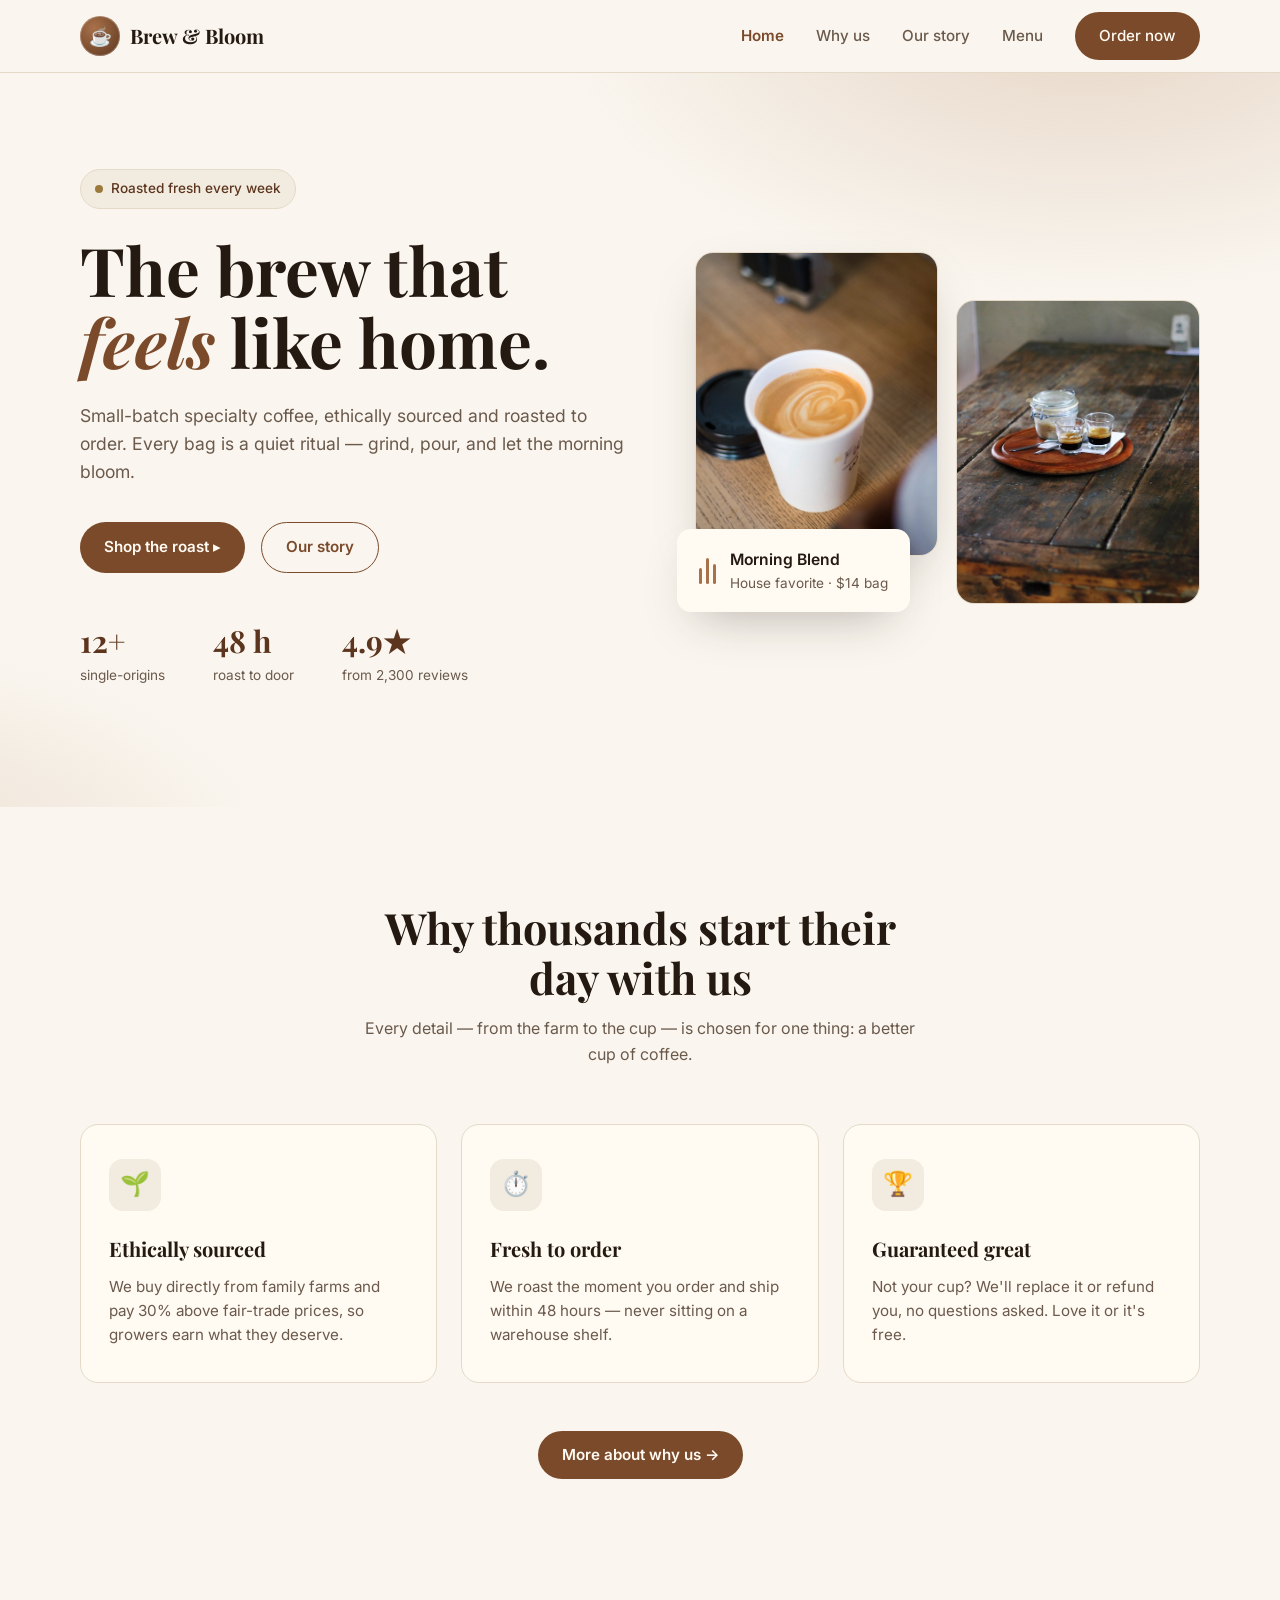
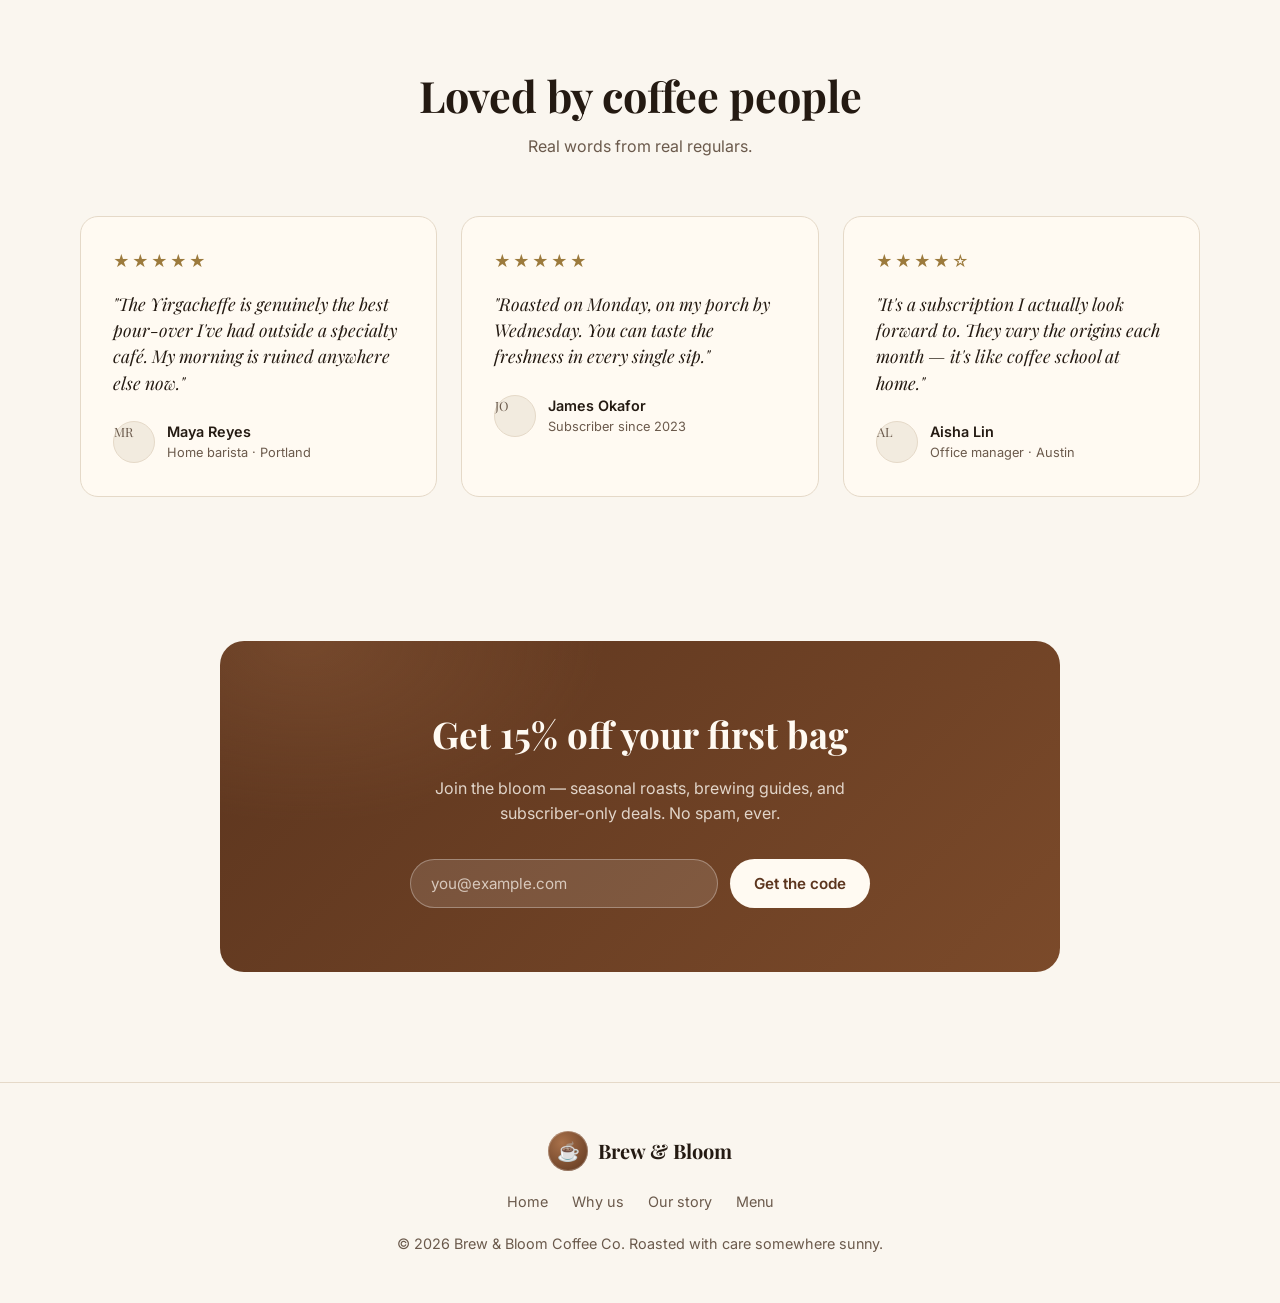
==== index.html @ 1f252fdc "Publish Brew & Bloom demo site" ====
<!doctype html>
<html lang="en">
  <head>
    <meta charset="UTF-8" />
    <meta name="viewport" content="width=device-width, initial-scale=1.0" />
    <meta name="description" content="Brew & Bloom — specialty coffee roasted with care. Small-batch beans, delivered fresh to your door." />
    <title>Brew &amp; Bloom — Specialty Coffee</title>
    <link rel="preconnect" href="https://fonts.googleapis.com" />
    <link rel="preconnect" href="https://fonts.gstatic.com" crossorigin />
    <link
      href="https://fonts.googleapis.com/css2?family=Playfair+Display:ital,wght@0,500;0,600;0,700;1,500&family=Inter:wght@400;500;600&display=swap"
      rel="stylesheet"
    />
    <link rel="icon" type="image/svg+xml" href="favicon.svg" />
    <link rel="stylesheet" href="styles.css" />
  </head>
  <body>
    <!-- Nav -->
    <header>
      <div class="container nav">
        <a class="brand" href="index.html">
          <span class="brand__mark">☕</span>
          Brew &amp; Bloom
        </a>
        <nav>
          <ul class="nav__links" id="navLinks">
            <li><a href="index.html" class="active">Home</a></li>
            <li><a href="why-us.html">Why us</a></li>
            <li><a href="story.html">Our story</a></li>
            <li><a href="menu.html">Menu</a></li>
            <li><a class="btn" href="menu.html">Order now</a></li>
          </ul>
        </nav>
        <button
          class="nav__toggle"
          id="navToggle"
          type="button"
          aria-label="Toggle menu"
          aria-controls="navLinks"
          aria-expanded="false"
        >
          <span></span><span></span><span></span>
        </button>
      </div>
    </header>

    <!-- Hero -->
    <section class="hero">
      <div class="container hero__grid">
        <div>
          <span class="hero__badge">Roasted fresh every week</span>
          <h1>The brew that <em>feels</em> like home.</h1>
          <p class="lead">
            Small-batch specialty coffee, ethically sourced and roasted to order.
            Every bag is a quiet ritual — grind, pour, and let the morning bloom.
          </p>
          <div class="hero__cta">
            <a class="btn" href="menu.html">Shop the roast ▸</a>
            <a class="btn btn--ghost" href="story.html">Our story</a>
          </div>
          <div class="hero__stats">
            <div>
              <div class="stat__num">12+</div>
              <div class="stat__label">single-origins</div>
            </div>
            <div>
              <div class="stat__num">48 h</div>
              <div class="stat__label">roast to door</div>
            </div>
            <div>
              <div class="stat__num">4.9★</div>
              <div class="stat__label">from 2,300 reviews</div>
            </div>
          </div>
        </div>
        <div class="hero__art">
          <div class="hero__card hero__card--img">
            <img src="assets/latte.webp" alt="Latte topped with heart latte art" />
          </div>
          <div class="hero__card hero__card--tall">
            <img src="assets/espresso.webp" alt="Rich double espresso shot" />
          </div>
          <div class="hero__card--float">
            <span class="steam"><span></span><span></span><span></span></span>
            <div>
              <div class="hero__float-title">Morning Blend</div>
              <div class="hero__float-sub">House favorite · $14 bag</div>
            </div>
          </div>
        </div>
      </div>
    </section>

    <!-- Features teaser -->
    <section class="features" id="features">
      <div class="container">
        <div class="section-head reveal">
          <h2>Why thousands start their day with us</h2>
          <p>Every detail — from the farm to the cup — is chosen for one thing: a better cup of coffee.</p>
        </div>
        <div class="features__grid">
          <div class="feature-card reveal">
            <div class="feature-card__icon">🌱</div>
            <h3>Ethically sourced</h3>
            <p>We buy directly from family farms and pay 30% above fair-trade prices, so growers earn what they deserve.</p>
          </div>
          <div class="feature-card reveal">
            <div class="feature-card__icon">⏱️</div>
            <h3>Fresh to order</h3>
            <p>We roast the moment you order and ship within 48 hours — never sitting on a warehouse shelf.</p>
          </div>
          <div class="feature-card reveal">
            <div class="feature-card__icon">🏆</div>
            <h3>Guaranteed great</h3>
            <p>Not your cup? We'll replace it or refund you, no questions asked. Love it or it's free.</p>
          </div>
        </div>
        <div class="menu__cta reveal">
          <a class="btn" href="why-us.html">More about why us →</a>
        </div>
      </div>
    </section>

    <!-- Testimonials -->
    <section class="testimonials" id="reviews">
      <div class="container">
        <div class="section-head reveal">
          <h2>Loved by coffee people</h2>
          <p>Real words from real regulars.</p>
        </div>
        <div class="testimonials__grid">
          <div class="quote-card reveal">
            <div class="stars">★★★★★</div>
            <blockquote>"The Yirgacheffe is genuinely the best pour-over I've had outside a specialty café. My morning is ruined anywhere else now."</blockquote>
            <cite>
              <span class="avatar">MR</span>
              <div>Maya Reyes<span>Home barista · Portland</span></div>
            </cite>
          </div>
          <div class="quote-card reveal">
            <div class="stars">★★★★★</div>
            <blockquote>"Roasted on Monday, on my porch by Wednesday. You can taste the freshness in every single sip."</blockquote>
            <cite>
              <span class="avatar">JO</span>
              <div>James Okafor<span>Subscriber since 2023</span></div>
            </cite>
          </div>
          <div class="quote-card reveal">
            <div class="stars">★★★★☆</div>
            <blockquote>"It's a subscription I actually look forward to. They vary the origins each month — it's like coffee school at home."</blockquote>
            <cite>
              <span class="avatar">AL</span>
              <div>Aisha Lin<span>Office manager · Austin</span></div>
            </cite>
          </div>
        </div>
      </div>
    </section>

    <!-- Newsletter -->
    <section class="newsletter" id="newsletter">
      <div class="container">
        <div class="newsletter__box reveal">
          <h2>Get 15% off your first bag</h2>
          <p>Join the bloom — seasonal roasts, brewing guides, and subscriber-only deals. No spam, ever.</p>
          <form class="newsletter__form" id="newsletterForm">
            <input type="email" placeholder="you@example.com" aria-label="Email address" required />
            <button class="btn" type="submit">Get the code</button>
          </form>
        </div>
      </div>
    </section>

    <!-- Footer -->
    <footer>
      <div class="container">
        <a class="brand" href="index.html">
          <span class="brand__mark">☕</span>
          Brew &amp; Bloom
        </a>
        <ul class="footer__links">
          <li><a href="index.html">Home</a></li>
          <li><a href="why-us.html">Why us</a></li>
          <li><a href="story.html">Our story</a></li>
          <li><a href="menu.html">Menu</a></li>
        </ul>
        <p>© 2026 Brew &amp; Bloom Coffee Co. Roasted with care somewhere sunny.</p>
      </div>
    </footer>

    <script>
      const toggle = document.getElementById("navToggle");
      const links = document.getElementById("navLinks");
      toggle.addEventListener("click", () => {
        const open = links.classList.toggle("is-open");
        toggle.setAttribute("aria-expanded", open);
      });
      links.querySelectorAll("a").forEach((a) =>
        a.addEventListener("click", () => links.classList.remove("is-open"))
      );

      const newsForm = document.getElementById("newsletterForm");
      if (newsForm) {
        newsForm.addEventListener("submit", (e) => {
          e.preventDefault();
          const btn = e.target.querySelector("button");
          btn.textContent = "Check your inbox ☕";
          btn.disabled = true;
        });
      }

      const io = new IntersectionObserver(
        (entries) => {
          entries.forEach((entry) => {
            if (entry.isIntersecting) {
              entry.target.classList.add("is-visible");
              io.unobserve(entry.target);
            }
          });
        },
        { threshold: 0.12 }
      );
      document.querySelectorAll(".reveal").forEach((el) => io.observe(el));
    </script>
  </body>
</html>
---- styles.css ----
﻿*,
      *::before,
      *::after {
        box-sizing: border-box;
        margin: 0;
        padding: 0;
      }

      :root {
        --bg: #faf6ef;
        --bg-soft: #f2ebdf;
        --ink: #241a12;
        --ink-soft: #6b5a4c;
        --accent: #7b4a2a;
        --accent-dark: #5c351e;
        --accent-light: #a9714a;
        --cream: #fffaf2;
        --line: #e5d9c8;
        --shadow: 0 20px 50px -20px rgba(36, 26, 18, 0.35);
        --radius: 18px;
        --font-display: "Playfair Display", Georgia, serif;
        --font-body: "Inter", system-ui, -apple-system, sans-serif;
      }

      html {
        scroll-behavior: smooth;
      }

      body {
        font-family: var(--font-body);
        color: var(--ink);
        background: var(--bg);
        line-height: 1.6;
        -webkit-font-smoothing: antialiased;
      }

      img {
        max-width: 100%;
        display: block;
      }

      .container {
        width: min(1120px, 100% - 48px);
        margin-inline: auto;
      }

      /* ---------- Nav ---------- */
      header {
        position: sticky;
        top: 0;
        z-index: 100;
        background: rgba(250, 246, 239, 0.85);
        backdrop-filter: blur(10px);
        border-bottom: 1px solid var(--line);
      }

      .nav {
        display: flex;
        align-items: center;
        justify-content: space-between;
        height: 72px;
      }

      .brand {
        display: flex;
        align-items: center;
        gap: 10px;
        font-family: var(--font-display);
        font-weight: 700;
        font-size: 1.25rem;
        color: var(--ink);
        text-decoration: none;
      }

      .brand__mark {
        width: 40px;
        height: 40px;
        border-radius: 50%;
        background: radial-gradient(circle at 35% 30%, var(--accent-light), var(--accent-dark));
        display: grid;
        place-items: center;
        color: var(--cream);
        font-size: 1.15rem;
        box-shadow: inset 0 0 0 1px rgba(255, 255, 255, 0.25);
      }

      .nav__links {
        display: flex;
        gap: 32px;
        align-items: center;
        list-style: none;
      }

      .nav__links a {
        text-decoration: none;
        color: var(--ink-soft);
        font-weight: 500;
        font-size: 0.95rem;
        transition: color 0.2s;
      }

      .nav__links a:hover {
        color: var(--accent);
      }

      .nav__links a.btn,
      .nav__links a.btn:hover {
        color: var(--cream);
      }

      .btn {
        display: inline-flex;
        align-items: center;
        justify-content: center;
        gap: 8px;
        background: var(--accent);
        color: var(--cream);
        border: none;
        border-radius: 999px;
        padding: 12px 24px;
        font-family: var(--font-body);
        font-weight: 600;
        font-size: 0.95rem;
        cursor: pointer;
        text-decoration: none;
        transition: background 0.2s, transform 0.15s;
      }

      .btn:hover {
        background: var(--accent-dark);
        transform: translateY(-1px);
      }

      .btn--ghost {
        background: transparent;
        color: var(--accent);
        border: 1.5px solid var(--accent);
      }

      .btn--ghost:hover {
        background: var(--accent);
        color: var(--cream);
      }

      .nav__toggle {
        display: none;
        background: none;
        border: none;
        cursor: pointer;
        padding: 8px;
      }

      .nav__toggle span {
        display: block;
        width: 22px;
        height: 2px;
        background: var(--ink);
        margin: 5px 0;
        border-radius: 2px;
        transition: 0.2s;
      }

      /* ---------- Hero ---------- */
      .hero {
        position: relative;
        overflow: hidden;
        padding: 96px 0 120px;
        background:
          radial-gradient(900px 500px at 85% -10%, rgba(169, 113, 74, 0.25), transparent 60%),
          radial-gradient(700px 400px at -10% 110%, rgba(169, 113, 74, 0.18), transparent 60%);
      }

      .hero__grid {
        display: grid;
        grid-template-columns: 1.05fr 0.95fr;
        gap: 56px;
        align-items: center;
      }

      .hero__badge {
        display: inline-flex;
        align-items: center;
        gap: 8px;
        background: var(--bg-soft);
        border: 1px solid var(--line);
        color: var(--accent-dark);
        font-weight: 500;
        font-size: 0.85rem;
        padding: 8px 14px;
        border-radius: 999px;
        margin-bottom: 24px;
      }

      .hero__badge::before {
        content: "";
        width: 8px;
        height: 8px;
        border-radius: 50%;
        background: #9c7a3c;
      }

      .hero h1 {
        font-family: var(--font-display);
        font-size: clamp(2.6rem, 5.5vw, 4.2rem);
        line-height: 1.08;
        margin-bottom: 24px;
      }

      .hero h1 em {
        font-style: italic;
        color: var(--accent);
      }

      .hero p.lead {
        color: var(--ink-soft);
        font-size: 1.1rem;
        max-width: 34rem;
        margin-bottom: 36px;
      }

      .hero__cta {
        display: flex;
        gap: 16px;
        flex-wrap: wrap;
        margin-bottom: 44px;
      }

      .hero__stats {
        display: flex;
        gap: 48px;
        flex-wrap: wrap;
      }

      .stat__num {
        font-family: var(--font-display);
        font-size: 1.9rem;
        font-weight: 700;
        color: var(--accent-dark);
      }

      .stat__label {
        font-size: 0.85rem;
        color: var(--ink-soft);
      }

      .hero__art {
        position: relative;
        display: grid;
        grid-template-columns: 1fr 1fr;
        gap: 18px;
      }

      .hero__card {
        background: var(--bg-soft);
        border: 1px solid var(--line);
        border-radius: var(--radius);
      }

      .hero__card--img {
        box-shadow: var(--shadow);
        aspect-ratio: 4 / 5;
        overflow: hidden;
      }

      .hero__card--tall {
        margin-top: 48px;
        aspect-ratio: 4 / 5;
        overflow: hidden;
      }

      .hero__card img {
        width: 100%;
        height: 100%;
        object-fit: cover;
      }

      .hero__card--float {
        position: absolute;
        bottom: -8px;
        left: -18px;
        background: var(--cream);
        box-shadow: var(--shadow);
        padding: 18px 22px;
        border-radius: 14px;
        display: flex;
        align-items: center;
        gap: 14px;
      }

      .steam {
        display: inline-flex;
        gap: 4px;
        align-items: flex-end;
      }

      .steam span {
        width: 3px;
        border-radius: 3px;
        background: var(--accent-light);
        animation: rise 2.4s ease-in-out infinite;
      }

      .steam span:nth-child(1) { height: 16px; }
      .steam span:nth-child(2) { height: 26px; animation-delay: 0.4s; }
      .steam span:nth-child(3) { height: 20px; animation-delay: 0.8s; }

      @keyframes rise {
        0%, 100% { transform: translateY(0); opacity: 0.55; }
        50% { transform: translateY(-6px); opacity: 1; }
      }

      .hero__float-title {
        font-weight: 600;
        font-size: 0.98rem;
      }

      .hero__float-sub {
        font-size: 0.85rem;
        color: var(--ink-soft);
      }

      /* ---------- Features ---------- */
      .features {
        padding: 96px 0;
      }

      .section-head {
        text-align: center;
        max-width: 560px;
        margin: 0 auto 56px;
      }

      .section-head h2 {
        font-family: var(--font-display);
        font-size: clamp(1.9rem, 4vw, 2.7rem);
        line-height: 1.15;
        margin-bottom: 14px;
      }

      .section-head p {
        color: var(--ink-soft);
      }

      .features__grid {
        display: grid;
        grid-template-columns: repeat(3, 1fr);
        gap: 24px;
      }

      .feature-card {
        background: var(--cream);
        border: 1px solid var(--line);
        border-radius: var(--radius);
        padding: 34px 28px;
        transition: transform 0.25s, box-shadow 0.25s;
      }

      .feature-card:hover {
        transform: translateY(-6px);
        box-shadow: var(--shadow);
      }

      .feature-card__icon {
        width: 52px;
        height: 52px;
        border-radius: 14px;
        background: var(--bg-soft);
        display: grid;
        place-items: center;
        font-size: 1.5rem;
        margin-bottom: 22px;
      }

      .feature-card h3 {
        font-family: var(--font-display);
        font-size: 1.25rem;
        margin-bottom: 10px;
      }

      .feature-card p {
        color: var(--ink-soft);
        font-size: 0.95rem;
      }

      /* ---------- Menu ---------- */
      .menu {
        padding: 96px 0;
        background: var(--ink);
        color: var(--cream);
      }

      .menu .section-head p {
        color: rgba(255, 250, 242, 0.7);
      }

      .menu__grid {
        display: grid;
        grid-template-columns: repeat(4, 1fr);
        gap: 24px;
      }

      .menu-card {
        background: #2d2119;
        border: 1px solid rgba(255, 255, 255, 0.08);
        border-radius: var(--radius);
        overflow: hidden;
        transition: transform 0.25s;
      }

      .menu-card:hover {
        transform: translateY(-6px);
      }

      .menu-card__swatch {
        height: 150px;
        display: grid;
        place-items: center;
        font-size: 1.4rem;
        color: #f6e9da;
        position: relative;
        overflow: hidden;
      }

      .menu-card__swatch::after {
        content: "";
        position: absolute;
        inset: 0;
        background: linear-gradient(180deg, rgba(0, 0, 0, 0), rgba(0, 0, 0, 0.35));
        pointer-events: none;
      }

      .menu-card__swatch img {
        width: 100%;
        height: 100%;
        object-fit: cover;
      }

      .sw-1 { background: linear-gradient(135deg, #4a2c1e, #2a1610); }
      .sw-2 { background: linear-gradient(135deg, #5c351e, #2f170f); }
      .sw-3 { background: linear-gradient(135deg, #3f2a1d, #68503c); }
      .sw-4 { background: linear-gradient(135deg, #6b4a2c, #3b2a1c); }

      .menu-card__body {
        padding: 20px 22px 24px;
      }

      .menu-card__row {
        display: flex;
        justify-content: space-between;
        align-items: baseline;
        margin-bottom: 8px;
      }

      .menu-card h3 {
        font-family: var(--font-display);
        font-size: 1.15rem;
      }

      .menu-card .price {
        color: #d9a46a;
        font-weight: 600;
      }

      .menu-card p {
        color: rgba(255, 250, 242, 0.65);
        font-size: 0.9rem;
        margin-bottom: 16px;
      }

      .menu-card .tag {
        display: inline-block;
        background: rgba(255, 250, 242, 0.1);
        color: #f6e9da;
        font-size: 0.75rem;
        padding: 4px 10px;
        border-radius: 999px;
        margin-right: 6px;
      }

      .menu__cta {
        text-align: center;
        margin-top: 48px;
      }

      /* ---------- Testimonials ---------- */
      .testimonials {
        padding: 96px 0;
      }

      .testimonials__grid {
        display: grid;
        grid-template-columns: repeat(3, 1fr);
        gap: 24px;
      }

      .quote-card {
        background: var(--cream);
        border: 1px solid var(--line);
        border-radius: var(--radius);
        padding: 32px;
      }

      .quote-card .stars {
        color: #9c7a3c;
        letter-spacing: 2px;
        margin-bottom: 16px;
      }

      .quote-card blockquote {
        font-family: var(--font-display);
        font-size: 1.1rem;
        line-height: 1.5;
        font-style: italic;
        margin-bottom: 24px;
      }

      .quote-card cite {
        display: flex;
        align-items: center;
        gap: 12px;
        font-style: normal;
        font-weight: 600;
        font-size: 0.9rem;
      }

      .quote-card cite span {
        color: var(--ink-soft);
        font-weight: 400;
        display: block;
        font-size: 0.8rem;
      }

      .avatar {
        width: 42px;
        height: 42px;
        border-radius: 50%;
        background: var(--bg-soft);
        border: 1px solid var(--line);
        display: grid;
        place-items: center;
        color: var(--accent);
        font-weight: 700;
        font-family: var(--font-display);
      }

      /* ---------- Newsletter ---------- */
      .newsletter {
        padding: 48px 0 110px;
      }

      .newsletter__box {
        background:
          radial-gradient(500px 300px at 10% 0%, rgba(169, 113, 74, 0.3), transparent 60%),
          linear-gradient(135deg, var(--accent-dark), var(--accent));
        border-radius: 24px;
        padding: 64px 40px;
        color: var(--cream);
        text-align: center;
        max-width: 840px;
        margin: 0 auto;
      }

      .newsletter__box h2 {
        font-family: var(--font-display);
        font-size: clamp(1.7rem, 3.5vw, 2.3rem);
        margin-bottom: 12px;
      }

      .newsletter__box p {
        color: rgba(255, 250, 242, 0.8);
        max-width: 440px;
        margin: 0 auto 32px;
      }

      .newsletter__form {
        display: flex;
        gap: 12px;
        max-width: 460px;
        margin: 0 auto;
      }

      .newsletter__form input {
        flex: 1;
        padding: 14px 20px;
        border-radius: 999px;
        border: 1px solid rgba(255, 255, 255, 0.3);
        background: rgba(255, 255, 255, 0.12);
        color: var(--cream);
        font-family: var(--font-body);
        font-size: 0.95rem;
        outline: none;
      }

      .newsletter__form input::placeholder {
        color: rgba(255, 250, 242, 0.7);
      }

      .newsletter__form input:focus {
        border-color: #fff;
        background: rgba(255, 255, 255, 0.18);
      }

      .newsletter__form .btn {
        background: var(--cream);
        color: var(--accent-dark);
      }

      .newsletter__form .btn:hover {
        background: #fffaf2;
        color: var(--accent);
      }

      /* ---------- Footer ---------- */
      footer {
        border-top: 1px solid var(--line);
        padding: 48px 0;
        text-align: center;
      }

      footer .brand {
        justify-content: center;
        margin-bottom: 14px;
      }

      footer p,
      footer .footer__links a {
        color: var(--ink-soft);
        font-size: 0.9rem;
        text-decoration: none;
      }

      footer .footer__links {
        display: flex;
        gap: 24px;
        justify-content: center;
        margin: 18px 0;
        list-style: none;
      }

      footer .footer__links a:hover {
        color: var(--accent);
      }

      /* ---------- Reveal animation ---------- */
      .reveal {
        opacity: 0;
        transform: translateY(24px);
        transition: opacity 0.7s ease, transform 0.7s ease;
      }

      .reveal.is-visible {
        opacity: 1;
        transform: none;
      }

      /* ---------- Responsive ---------- */
      @media (max-width: 900px) {
        .hero__grid {
          grid-template-columns: 1fr;
          gap: 48px;
        }

        .hero__art {
          order: -1;
          max-width: 420px;
          margin: 0 auto;
          width: 100%;
        }

        .features__grid,
        .testimonials__grid {
          grid-template-columns: 1fr 1fr;
        }

        .menu__grid {
          grid-template-columns: 1fr 1fr;
        }
      }

      @media (max-width: 640px) {
        .nav__links {
          position: fixed;
          top: 72px;
          right: 0;
          left: 0;
          flex-direction: column;
          background: var(--cream);
          border-bottom: 1px solid var(--line);
          padding: 20px 0 28px;
          gap: 20px;
          transform: translateY(-120%);
          transition: transform 0.3s ease;
        }

        .nav__links.is-open {
          transform: translateY(0);
        }

        .nav__toggle {
          display: block;
        }

        .features__grid,
        .testimonials__grid,
        .menu__grid {
          grid-template-columns: 1fr;
        }

        .newsletter__form {
          flex-direction: column;
        }

        .hero {
          padding-top: 48px;
        }
      }

@media (prefers-reduced-motion: reduce) {
        html {
          scroll-behavior: auto;
        }
        .steam span {
          animation: none;
        }
        .reveal {
          opacity: 1;
          transform: none;
          transition: none;
        }
      }

      /* ---------- Sub-pages ---------- */
      .nav__links a.active {
        color: var(--accent);
        font-weight: 600;
      }

      .page-banner {
        position: relative;
        padding: 72px 0 112px;
        background:
          radial-gradient(800px 420px at 85% -10%, rgba(169, 113, 74, 0.28), transparent 60%),
          linear-gradient(180deg, var(--bg), var(--bg-soft));
        border-bottom: 1px solid var(--line);
      }

      .page-banner .eyebrow {
        display: inline-block;
        color: var(--accent);
        font-weight: 600;
        font-size: 0.85rem;
        letter-spacing: 0.08em;
        text-transform: uppercase;
        margin-bottom: 16px;
      }

      .page-banner h1 {
        font-family: var(--font-display);
        font-size: clamp(2.2rem, 5vw, 3.4rem);
        line-height: 1.1;
        max-width: 18ch;
        margin-bottom: 16px;
      }

      .page-banner p.lead {
        color: var(--ink-soft);
        max-width: 34rem;
        font-size: 1.05rem;
      }

      .page-banner__grid {
        display: grid;
        grid-template-columns: 1.1fr 0.9fr;
        gap: 56px;
        align-items: center;
      }

      .page-banner__photo {
        border-radius: var(--radius);
        overflow: hidden;
        box-shadow: var(--shadow);
        aspect-ratio: 4 / 3;
      }

      .page-banner__photo img {
        width: 100%;
        height: 100%;
        object-fit: cover;
      }

      /* stats band */
      .stats-band {
        padding: 56px 0;
        background: var(--ink);
        color: var(--cream);
      }

      .stats-band__grid {
        display: grid;
        grid-template-columns: repeat(4, 1fr);
        gap: 24px;
        text-align: center;
      }

      .stats-band__num {
        font-family: var(--font-display);
        font-size: clamp(1.8rem, 4vw, 2.6rem);
        font-weight: 700;
        color: #d9a46a;
        margin-bottom: 6px;
      }

      .stats-band__label {
        color: rgba(255, 250, 242, 0.7);
        font-size: 0.9rem;
      }

      /* story page */
      .story {
        padding: 96px 0;
      }

      .story__grid {
        display: grid;
        grid-template-columns: 0.9fr 1.1fr;
        gap: 64px;
        align-items: center;
      }

      .story__photo {
        border-radius: var(--radius);
        overflow: hidden;
        box-shadow: var(--shadow);
        aspect-ratio: 3 / 4;
      }

      .story__photo img {
        width: 100%;
        height: 100%;
        object-fit: cover;
      }

      .story h2 {
        font-family: var(--font-display);
        font-size: clamp(1.7rem, 3.5vw, 2.4rem);
        margin-bottom: 18px;
      }

      .story p {
        color: var(--ink-soft);
        margin-bottom: 16px;
      }

      .story p.drop-cap::first-letter {
        font-family: var(--font-display);
        font-size: 3.2rem;
        float: left;
        line-height: 0.85;
        padding-right: 10px;
        color: var(--accent);
      }

      /* timeline */
      .timeline {
        padding: 0 0 96px;
      }

      .timeline__list {
        max-width: 760px;
        margin: 0 auto;
        list-style: none;
      }

      .timeline li {
        display: grid;
        grid-template-columns: 110px 1fr;
        gap: 24px;
        padding: 22px 0;
        border-bottom: 1px solid var(--line);
      }

      .timeline li:last-child {
        border-bottom: none;
      }

      .timeline__year {
        font-family: var(--font-display);
        font-size: 1.3rem;
        font-weight: 700;
        color: var(--accent);
      }

      .timeline__title {
        font-weight: 600;
        margin-bottom: 4px;
      }

      .timeline__desc {
        color: var(--ink-soft);
        font-size: 0.95rem;
      }

      .value-card {
        background: var(--cream);
        border: 1px solid var(--line);
        border-radius: var(--radius);
        padding: 28px;
        text-align: center;
      }

      .value-card .feature-card__icon {
        margin-inline: auto;
      }

      .value-card h3 {
        font-family: var(--font-display);
        font-size: 1.15rem;
        margin-bottom: 8px;
      }

      .value-card p {
        color: var(--ink-soft);
        font-size: 0.92rem;
      }

      .cta-band {
        padding: 80px 0;
        background: var(--bg-soft);
      }

      .cta-band__inner {
        text-align: center;
        max-width: 560px;
        margin: 0 auto;
      }

      .cta-band h2 {
        font-family: var(--font-display);
        font-size: clamp(1.7rem, 3.5vw, 2.3rem);
        margin-bottom: 14px;
      }

      .cta-band p {
        color: var(--ink-soft);
        margin-bottom: 28px;
      }

      @media (max-width: 900px) {
        .page-banner__grid,
        .story__grid {
          grid-template-columns: 1fr;
        }

        .page-banner__photo,
        .story__photo {
          max-width: 480px;
          width: 100%;
        }

        .stats-band__grid {
          grid-template-columns: 1fr 1fr;
        }
      }

      @media (max-width: 640px) {
        .timeline li {
          grid-template-columns: 1fr;
          gap: 4px;
        }

        .stats-band__grid {
          grid-template-columns: 1fr 1fr;
        }
      }
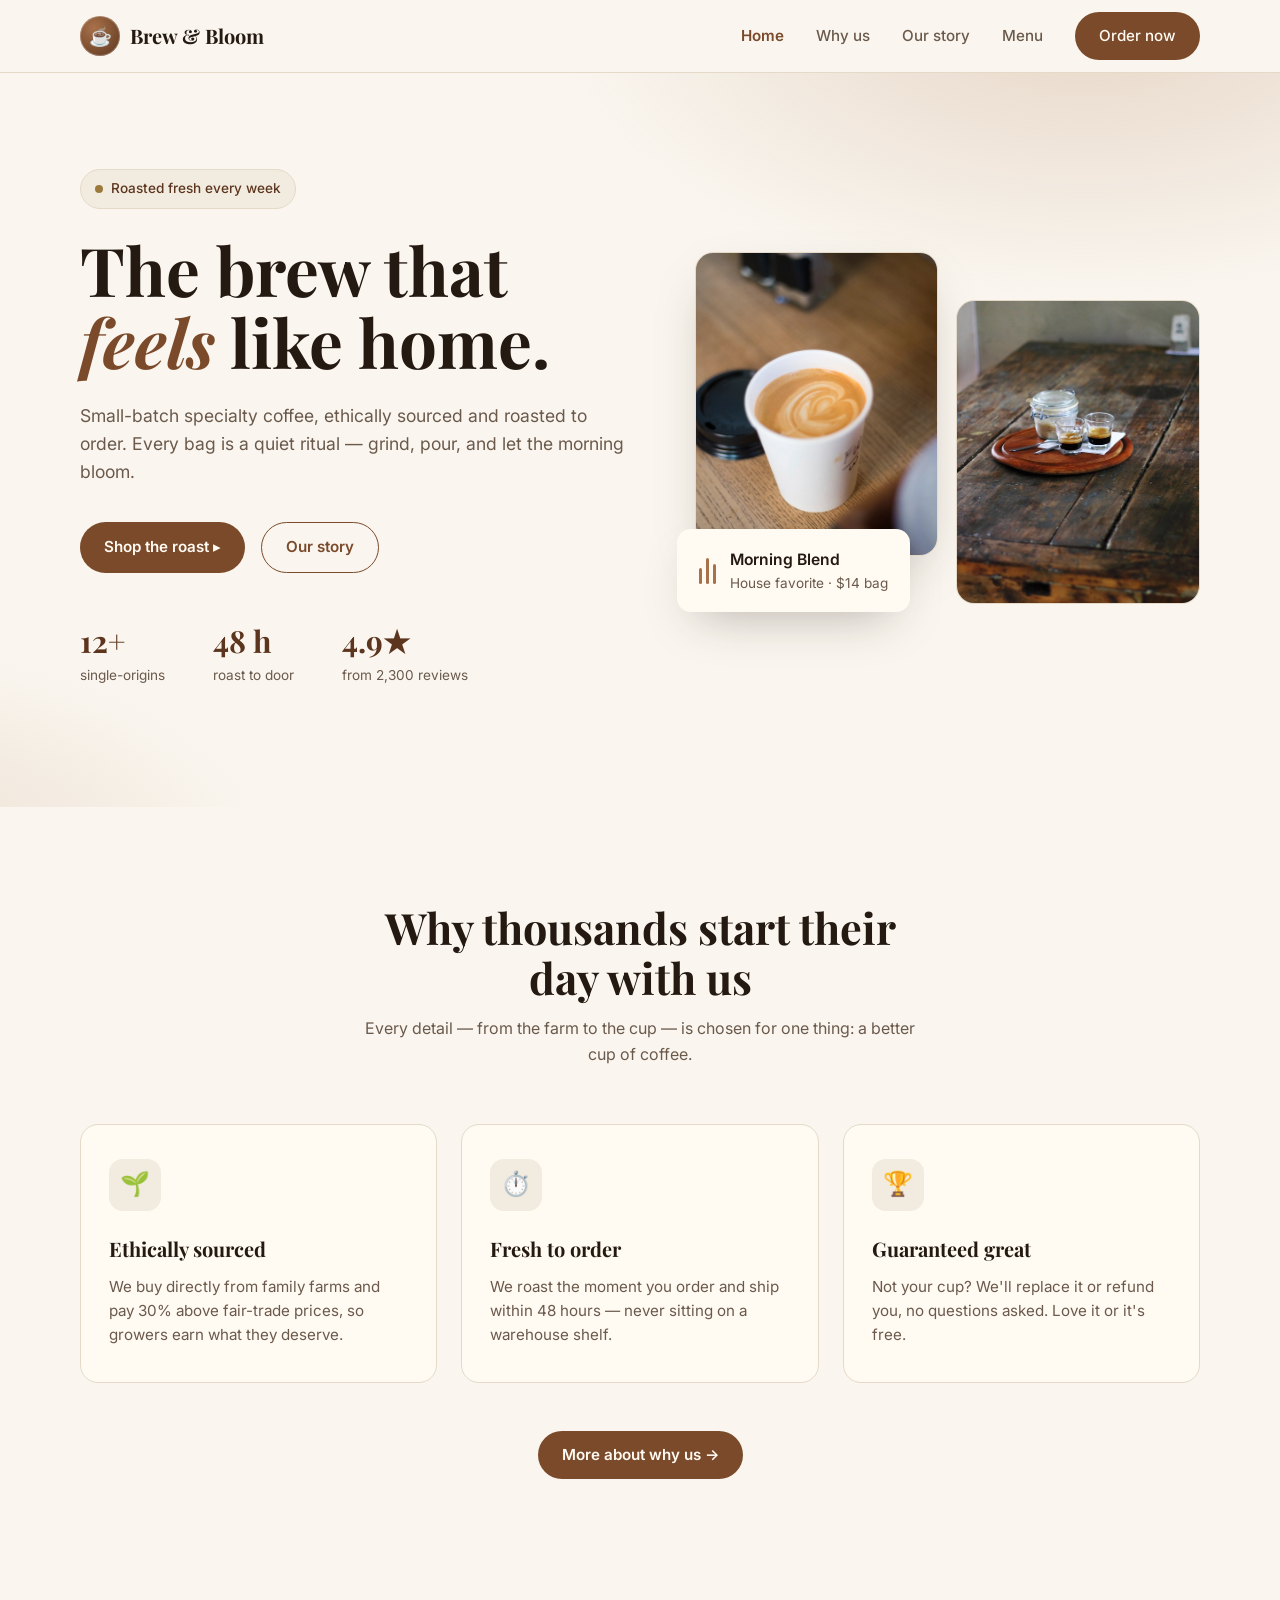
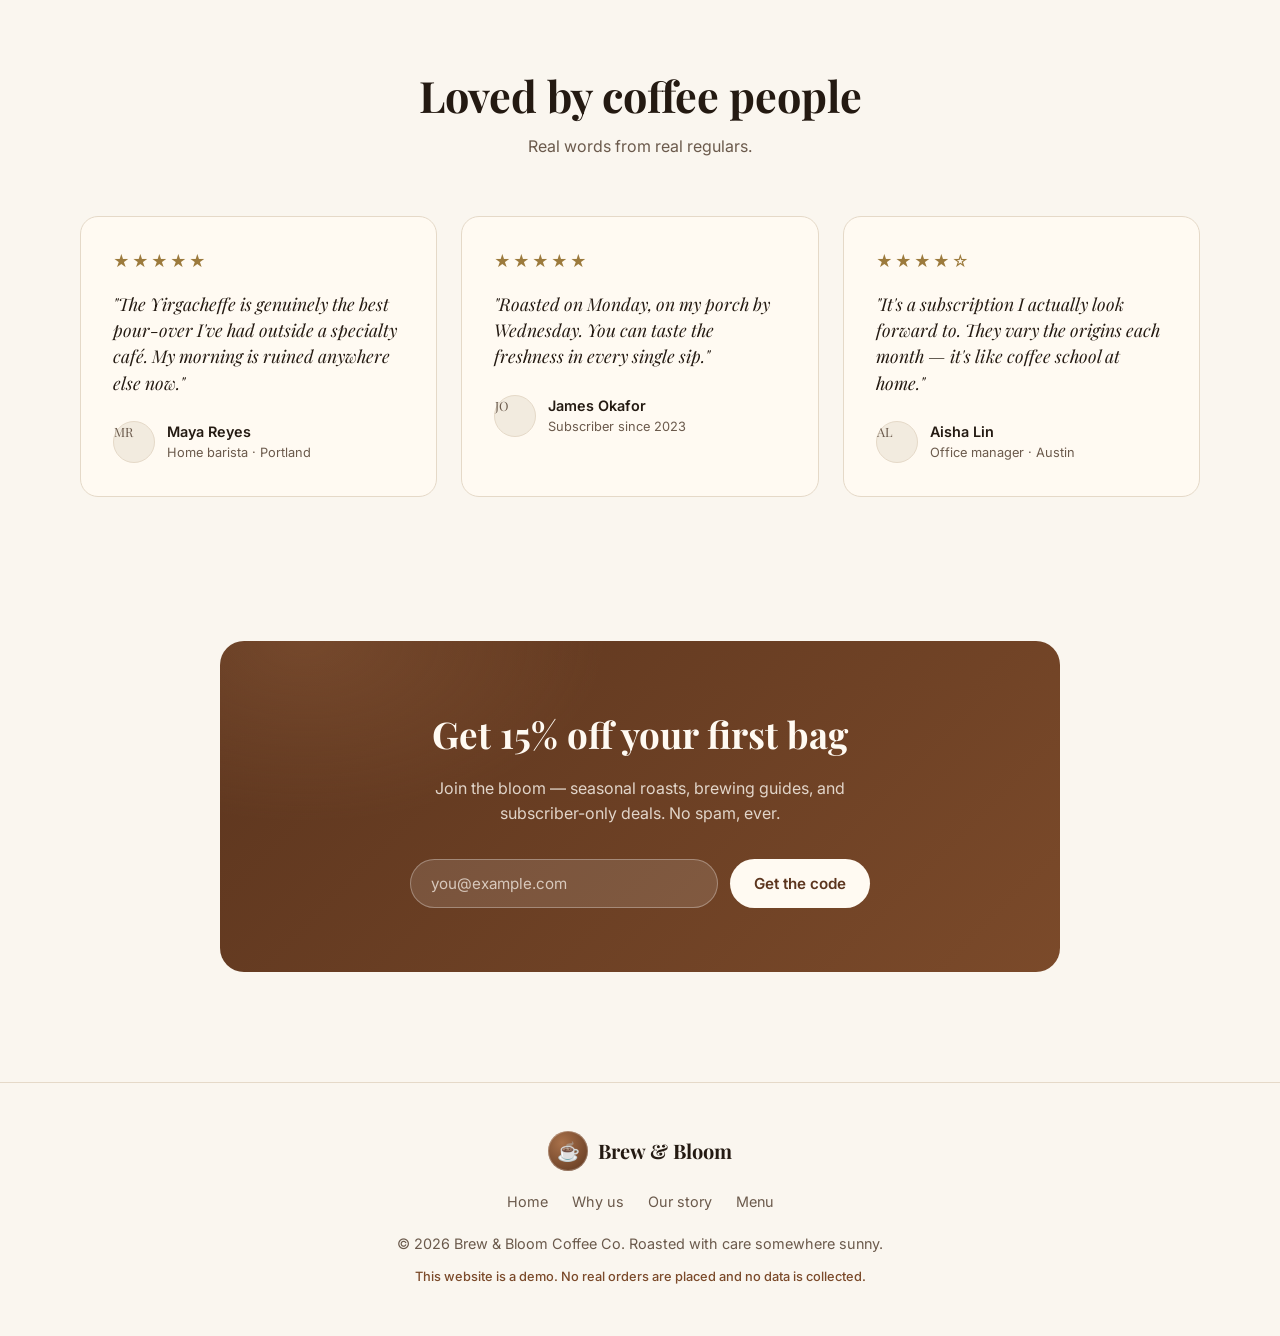
==== commit bb9f489b: "Add demo notice to footers" ====
--- a/index.html
+++ b/index.html
@@ -185,6 +185,7 @@
           <li><a href="menu.html">Menu</a></li>
         </ul>
         <p>© 2026 Brew &amp; Bloom Coffee Co. Roasted with care somewhere sunny.</p>
+        <p class="footer__demo">This website is a demo. No real orders are placed and no data is collected.</p>
       </div>
     </footer>
 
--- a/styles.css
+++ b/styles.css
@@ -641,6 +641,13 @@
         color: var(--accent);
       }
 
+      footer .footer__demo {
+        margin-top: 12px;
+        font-size: 0.8rem;
+        color: var(--accent);
+        font-weight: 500;
+      }
+
       /* ---------- Reveal animation ---------- */
       .reveal {
         opacity: 0;
